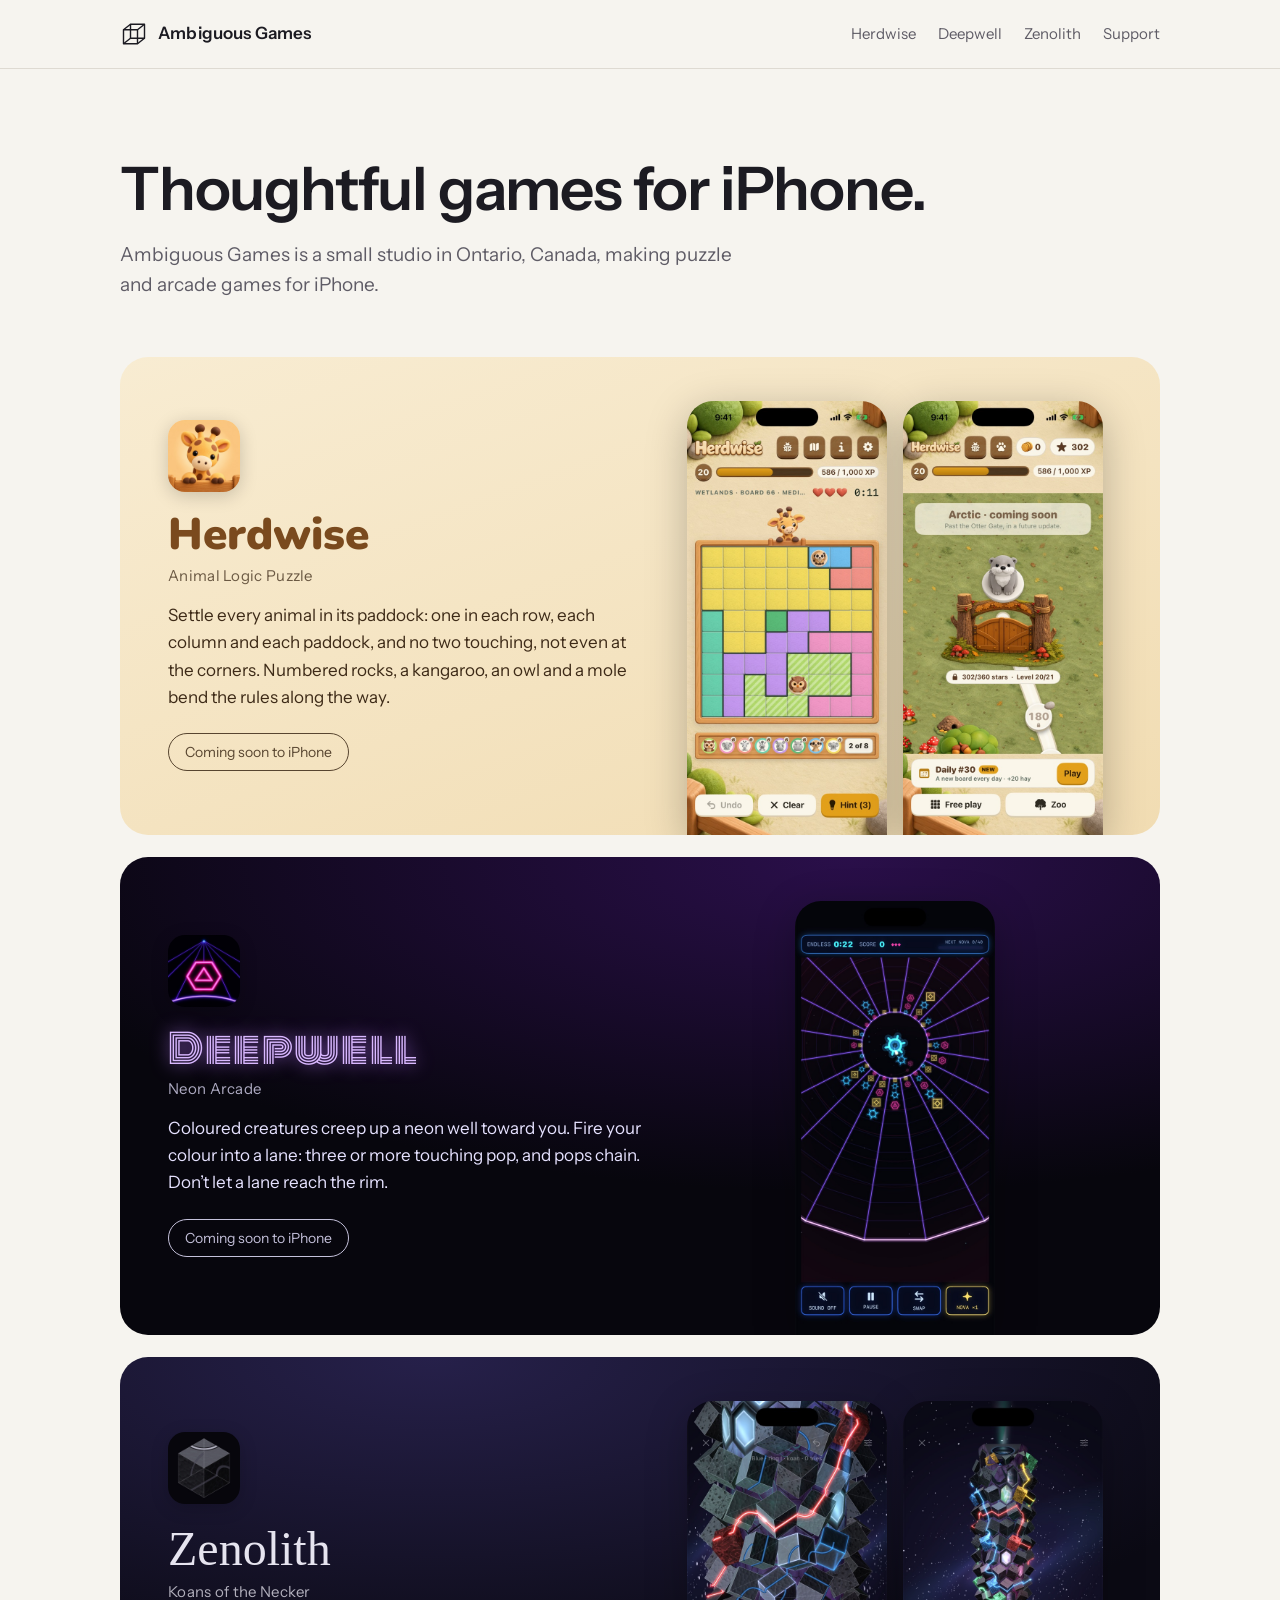
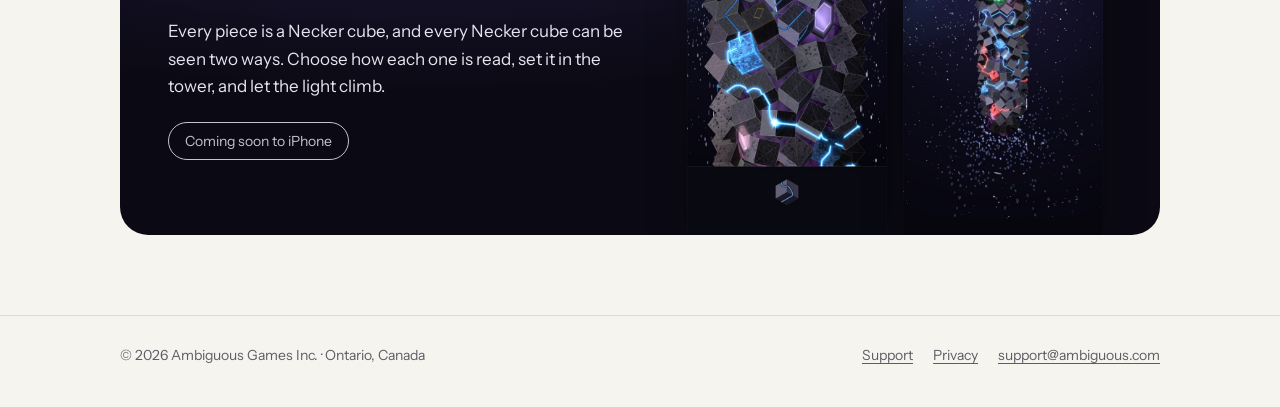
==== index.html @ f56e394f "ambiguous.com: studio page, a page per game, support and privacy Co-Authored-By: Claude Opus 5.5 <no" ====
<!doctype html>
<html lang="en">
<head>
<meta charset="utf-8">
<meta name="viewport" content="width=device-width, initial-scale=1">
<title>Ambiguous Games</title>
<meta name="description" content="Ambiguous Games makes puzzle and arcade games for iPhone: Herdwise, Deepwell and Zenolith.">
<link rel="icon" href="favicon.svg" type="image/svg+xml">
<link rel="preconnect" href="https://fonts.googleapis.com"><link rel="preconnect" href="https://fonts.gstatic.com" crossorigin><link href="https://fonts.googleapis.com/css2?family=Instrument+Sans:wght@400;600&family=IM+Fell+English&family=Monoton&family=Nunito:wght@900&display=swap" rel="stylesheet">
<link rel="stylesheet" href="style.css">
</head>
<body>
<header class="top"><div class="wrap">
<a class="brand" href="./"><svg viewBox="0 0 40 40" fill="none" stroke="currentColor" stroke-width="2" stroke-linejoin="round" aria-hidden="true"><rect x="5" y="14" width="20" height="20"/><rect x="15" y="6" width="20" height="20"/><path d="M5 14 15 6M25 14 35 6M5 34 15 26M25 34 35 26"/></svg>Ambiguous Games</a>
<nav><a class="wide" href="herdwise/">Herdwise</a><a class="wide" href="deepwell/">Deepwell</a><a class="wide" href="zenolith/">Zenolith</a><a class="" href="support/">Support</a></nav>
</div></header>
<main class="wrap">
<section class="hero"><h1>Thoughtful games for iPhone.</h1><p>Ambiguous Games is a small studio in Ontario, Canada, making puzzle and arcade games for iPhone.</p></section>
<section class="games">
<a class="game herdwise" href="herdwise/">
<div class="text"><img class="icon" src="img/herdwise-icon.jpg" alt=""><h2>Herdwise</h2><div class="sub">Animal Logic Puzzle</div><p>Settle every animal in its paddock: one in each row, each column and each paddock, and no two touching, not even at the corners. Numbered rocks, a kangaroo, an owl and a mole bend the rules along the way.</p><span class="pill">Coming soon to iPhone</span></div>
<div class="shots"><img src="img/herdwise-board.jpg" alt="A Herdwise board in the Wetlands with an owl and a meerkat placed" loading="lazy"><img src="img/herdwise-map.jpg" alt="The journey map at the Otter Gate in the Forest" loading="lazy"></div>
</a>
<a class="game deepwell" href="deepwell/">
<div class="text"><img class="icon" src="img/deepwell-icon.jpg" alt=""><h2>Deepwell</h2><div class="sub">Neon Arcade</div><p>Coloured creatures creep up a neon well toward you. Fire your colour into a lane: three or more touching pop, and pops chain. Don’t let a lane reach the rim.</p><span class="pill">Coming soon to iPhone</span></div>
<div class="shots"><img src="img/deepwell-play.jpg" alt="Deepwell in play: neon lanes full of coloured creatures around a glowing centre" loading="lazy"></div>
</a>
<a class="game zenolith" href="zenolith/">
<div class="text"><img class="icon" src="img/zenolith-icon.jpg" alt=""><h2>Zenolith</h2><div class="sub">Koans of the Necker</div><p>Every piece is a Necker cube, and every Necker cube can be seen two ways. Choose how each one is read, set it in the tower, and let the light climb.</p><span class="pill">Coming soon to iPhone</span></div>
<div class="shots"><img src="img/zenolith-climb.jpg" alt="A ring of the tower lit in red and blue" loading="lazy"><img src="img/zenolith-monolith.jpg" alt="A finished monolith floating among the stars" loading="lazy"></div>
</a>
</section>
</main>
<footer class="foot"><div class="wrap">
<span>© 2026 Ambiguous Games Inc. · Ontario, Canada</span>
<nav><a href="support/">Support</a><a href="privacy/">Privacy</a><a href="mailto:support@ambiguous.com">support@ambiguous.com</a></nav>
</div></footer>
</body>
</html>
---- style.css ----
/* Ambiguous Games: one stylesheet for every page. */

:root {
  --bg: #f6f4ef;
  --ink: #1c1b22;
  --muted: #5f5c66;
  --line: #dedad2;
  --card: #ffffff;
  --accent: #4b3fb8;
  --max: 1080px;
}
@media (prefers-color-scheme: dark) {
  :root {
    --bg: #111016;
    --ink: #ecebf2;
    --muted: #a19eab;
    --line: #2a2833;
    --card: #19181f;
    --accent: #b5adff;
  }
}

* { box-sizing: border-box; }
html { -webkit-text-size-adjust: 100%; }
body {
  margin: 0;
  background: var(--bg);
  color: var(--ink);
  font: 17px/1.6 "Instrument Sans", system-ui, -apple-system, sans-serif;
}
a { color: var(--accent); text-underline-offset: 3px; }
img { display: block; max-width: 100%; }

.wrap { max-width: var(--max); margin: 0 auto; padding: 0 20px; }

/* Header */
.top { border-bottom: 1px solid var(--line); }
.top .wrap { display: flex; align-items: center; justify-content: space-between; height: 68px; }
.brand { display: flex; align-items: center; gap: 10px; color: var(--ink); text-decoration: none; font-weight: 600; letter-spacing: 0.01em; }
.brand svg { width: 28px; height: 28px; }
.top nav { display: flex; gap: 22px; font-size: 15px; }
.top nav a { color: var(--muted); text-decoration: none; }
.top nav a:hover, .top nav a[aria-current] { color: var(--ink); }

/* Home */
.hero { padding: 88px 0 56px; }
.hero h1 { font-size: clamp(36px, 6vw, 60px); line-height: 1.08; letter-spacing: -0.02em; margin: 0 0 18px; font-weight: 600; max-width: 14em; }
.hero p { color: var(--muted); font-size: 19px; max-width: 34em; margin: 0; }

.games { display: grid; gap: 22px; padding-bottom: 80px; }
.game {
  display: grid; grid-template-columns: 1.1fr 1fr; align-items: center; gap: 32px;
  border-radius: 28px; overflow: hidden; padding: 44px 48px 0; color: var(--g-ink);
  background: var(--g-bg); text-decoration: none; position: relative;
}
.game .text { padding-bottom: 44px; }
.game .icon { width: 72px; height: 72px; border-radius: 17px; margin-bottom: 20px; box-shadow: 0 4px 18px rgba(0,0,0,0.18); }
.game h2 { margin: 0; font-weight: 400; line-height: 1.1; }
.game .sub { margin: 6px 0 14px; opacity: 0.75; font-size: 15px; letter-spacing: 0.02em; }
.game p { margin: 0 0 22px; max-width: 30em; }
.pill { display: inline-block; font-size: 14px; padding: 7px 16px; border-radius: 99px; border: 1px solid currentColor; opacity: 0.85; }
.game .shots { display: flex; gap: 16px; justify-content: center; align-self: end; }
.game .shots img { width: 46%; max-width: 230px; border-radius: 26px 26px 0 0; box-shadow: 0 10px 40px rgba(0,0,0,0.25); }
.game:hover .pill { opacity: 1; }

.herdwise { --g-bg: linear-gradient(160deg, #f8ecd2, #f1dcb2); --g-ink: #3d2a17; }
.herdwise h2 { font: 900 44px/1.05 "Nunito", sans-serif; color: #7a4a1e; }
.deepwell { --g-bg: radial-gradient(120% 100% at 70% 0%, #2a0f4a, #07060d 70%); --g-ink: #e6e2ff; }
.deepwell h2 { font: 400 40px/1.1 "Monoton", sans-serif; color: #d9b8ff; text-shadow: 0 0 18px rgba(186, 120, 255, 0.7); letter-spacing: 0.04em; }
.zenolith { --g-bg: radial-gradient(120% 100% at 30% 0%, #26204a, #0b0a14 70%); --g-ink: #e6e4ef; }
.zenolith h2 { font: 400 48px/1.05 "IM Fell English", serif; }

/* Game pages */
.page { padding: 64px 0 80px; }
.page-head { display: flex; gap: 24px; align-items: center; margin-bottom: 28px; }
.page-head .icon { width: 96px; height: 96px; border-radius: 22px; box-shadow: 0 4px 18px rgba(0,0,0,0.18); }
.page-head h1 { margin: 0; font-size: 44px; line-height: 1.1; font-weight: 400; }
.page-head .sub { margin: 4px 0 0; color: var(--muted); }
.page .lede { font-size: 20px; max-width: 34em; margin: 0 0 14px; }
.page .body { max-width: 36em; }
.page .body p { margin: 0 0 14px; }
.gallery { display: flex; gap: 20px; margin: 40px 0; overflow-x: auto; padding-bottom: 8px; }
.gallery img { width: 260px; flex: none; border-radius: 30px; border: 1px solid var(--line); }
.facts { display: flex; flex-wrap: wrap; gap: 10px 28px; color: var(--muted); font-size: 15px; padding: 18px 0; border-top: 1px solid var(--line); border-bottom: 1px solid var(--line); }
.facts b { color: var(--ink); font-weight: 600; }

/* Text pages (support, privacy) */
.doc { max-width: 42em; padding: 64px 0 80px; }
.doc h1 { font-size: 40px; line-height: 1.1; font-weight: 600; letter-spacing: -0.01em; margin: 0 0 8px; }
.doc .date { color: var(--muted); margin: 0 0 36px; }
.doc h2 { font-size: 21px; margin: 36px 0 8px; }
.doc p, .doc li { margin: 0 0 12px; }
.doc ul { padding-left: 22px; }
.mail { display: inline-block; font-size: 20px; font-weight: 600; margin: 4px 0 8px; }

/* Footer */
.foot { border-top: 1px solid var(--line); color: var(--muted); font-size: 14px; }
.foot .wrap { display: flex; flex-wrap: wrap; gap: 8px 24px; justify-content: space-between; padding-top: 28px; padding-bottom: 40px; }
.foot nav { display: flex; gap: 20px; }
.foot a { color: var(--muted); }

@media (max-width: 760px) {
  .top nav { gap: 16px; }
  .top nav .wide { display: none; }
  .hero { padding: 56px 0 36px; }
  .game { grid-template-columns: 1fr; padding: 32px 24px 0; border-radius: 22px; gap: 8px; }
  .game .text { padding-bottom: 20px; }
  .game .shots img { border-radius: 18px 18px 0 0; }
  .page-head .icon { width: 72px; height: 72px; border-radius: 17px; }
  .page-head h1 { font-size: 34px; }
  .gallery img { width: 200px; border-radius: 24px; }
}

.herdwise-title { font: 900 48px/1.05 "Nunito", sans-serif !important; color: #b06a2c; }
.deepwell-title { font: 400 42px/1.1 "Monoton", sans-serif !important; color: #8f4fe0; letter-spacing: 0.04em; }
.zenolith-title { font: 400 52px/1.05 "IM Fell English", serif !important; }
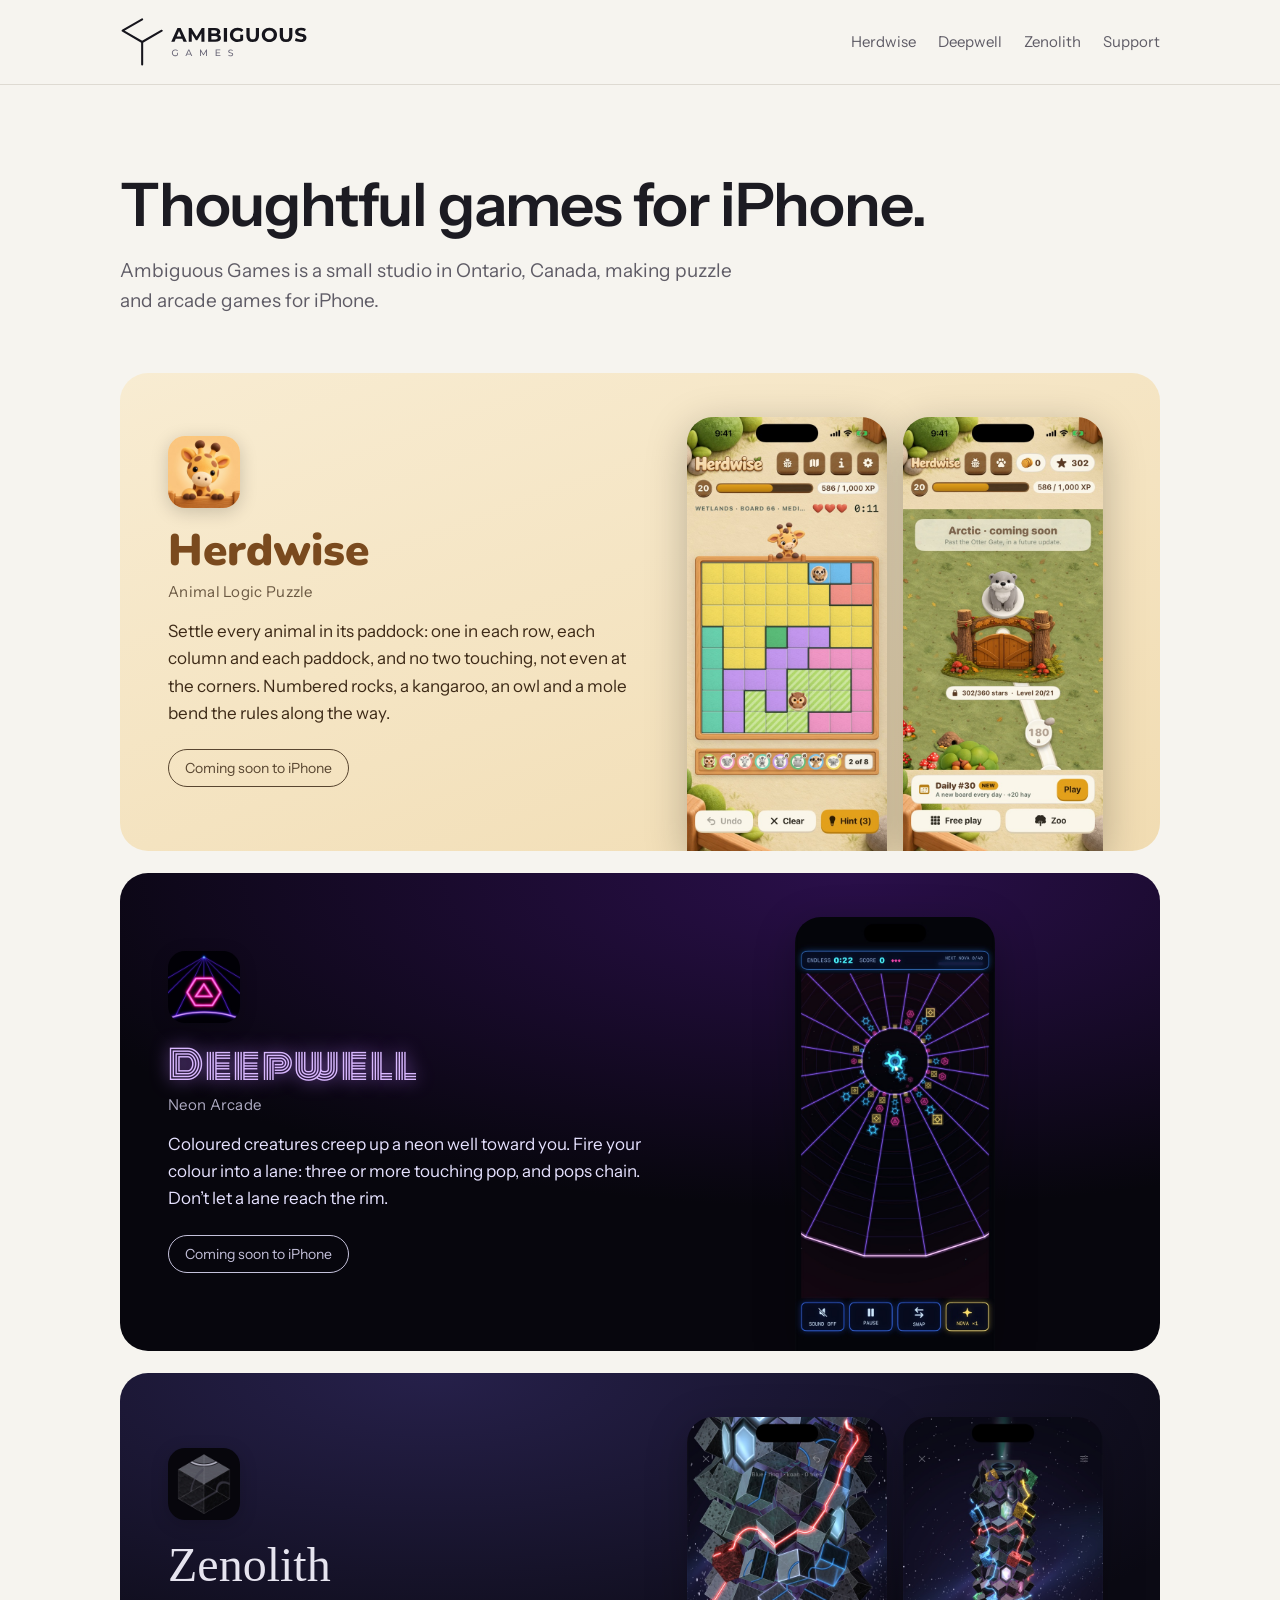
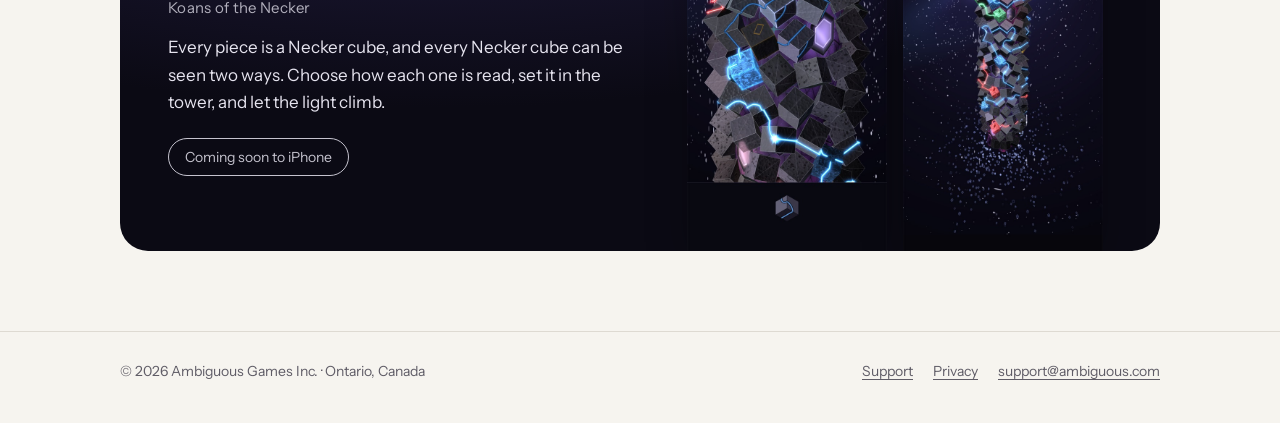
==== commit f1d4598e: "The open-corner logo: brand files, header and favicons Co-Authored-By: Claude Opus 5.5 <noreply@anth" ====
--- a/index.html
+++ b/index.html
@@ -5,13 +5,13 @@
 <meta name="viewport" content="width=device-width, initial-scale=1">
 <title>Ambiguous Games</title>
 <meta name="description" content="Ambiguous Games makes puzzle and arcade games for iPhone: Herdwise, Deepwell and Zenolith.">
-<link rel="icon" href="favicon.svg" type="image/svg+xml">
+<link rel="icon" href="favicon.svg" type="image/svg+xml"><link rel="icon" href="favicon-32.png" sizes="32x32" type="image/png"><link rel="apple-touch-icon" href="apple-touch-icon.png">
 <link rel="preconnect" href="https://fonts.googleapis.com"><link rel="preconnect" href="https://fonts.gstatic.com" crossorigin><link href="https://fonts.googleapis.com/css2?family=Instrument+Sans:wght@400;600&family=IM+Fell+English&family=Monoton&family=Nunito:wght@900&display=swap" rel="stylesheet">
 <link rel="stylesheet" href="style.css">
 </head>
 <body>
 <header class="top"><div class="wrap">
-<a class="brand" href="./"><svg viewBox="0 0 40 40" fill="none" stroke="currentColor" stroke-width="2" stroke-linejoin="round" aria-hidden="true"><rect x="5" y="14" width="20" height="20"/><rect x="15" y="6" width="20" height="20"/><path d="M5 14 15 6M25 14 35 6M5 34 15 26M25 34 35 26"/></svg>Ambiguous Games</a>
+<a class="brand" href="./"><picture><source srcset="brand/logo-on-dark.svg" media="(prefers-color-scheme: dark)"><img src="brand/logo-on-light.svg" alt="Ambiguous Games" height="34"></picture></a>
 <nav><a class="wide" href="herdwise/">Herdwise</a><a class="wide" href="deepwell/">Deepwell</a><a class="wide" href="zenolith/">Zenolith</a><a class="" href="support/">Support</a></nav>
 </div></header>
 <main class="wrap">
--- a/style.css
+++ b/style.css
@@ -35,9 +35,9 @@
 
 /* Header */
 .top { border-bottom: 1px solid var(--line); }
-.top .wrap { display: flex; align-items: center; justify-content: space-between; height: 68px; }
+.top .wrap { display: flex; align-items: center; justify-content: space-between; height: 84px; }
 .brand { display: flex; align-items: center; gap: 10px; color: var(--ink); text-decoration: none; font-weight: 600; letter-spacing: 0.01em; }
-.brand svg { width: 28px; height: 28px; }
+.brand img { height: 50px; width: auto; display: block; }
 .top nav { display: flex; gap: 22px; font-size: 15px; }
 .top nav a { color: var(--muted); text-decoration: none; }
 .top nav a:hover, .top nav a[aria-current] { color: var(--ink); }
@@ -101,6 +101,7 @@
 
 @media (max-width: 760px) {
   .top nav { gap: 16px; }
+  .brand img { height: 42px; }
   .top nav .wide { display: none; }
   .hero { padding: 56px 0 36px; }
   .game { grid-template-columns: 1fr; padding: 32px 24px 0; border-radius: 22px; gap: 8px; }
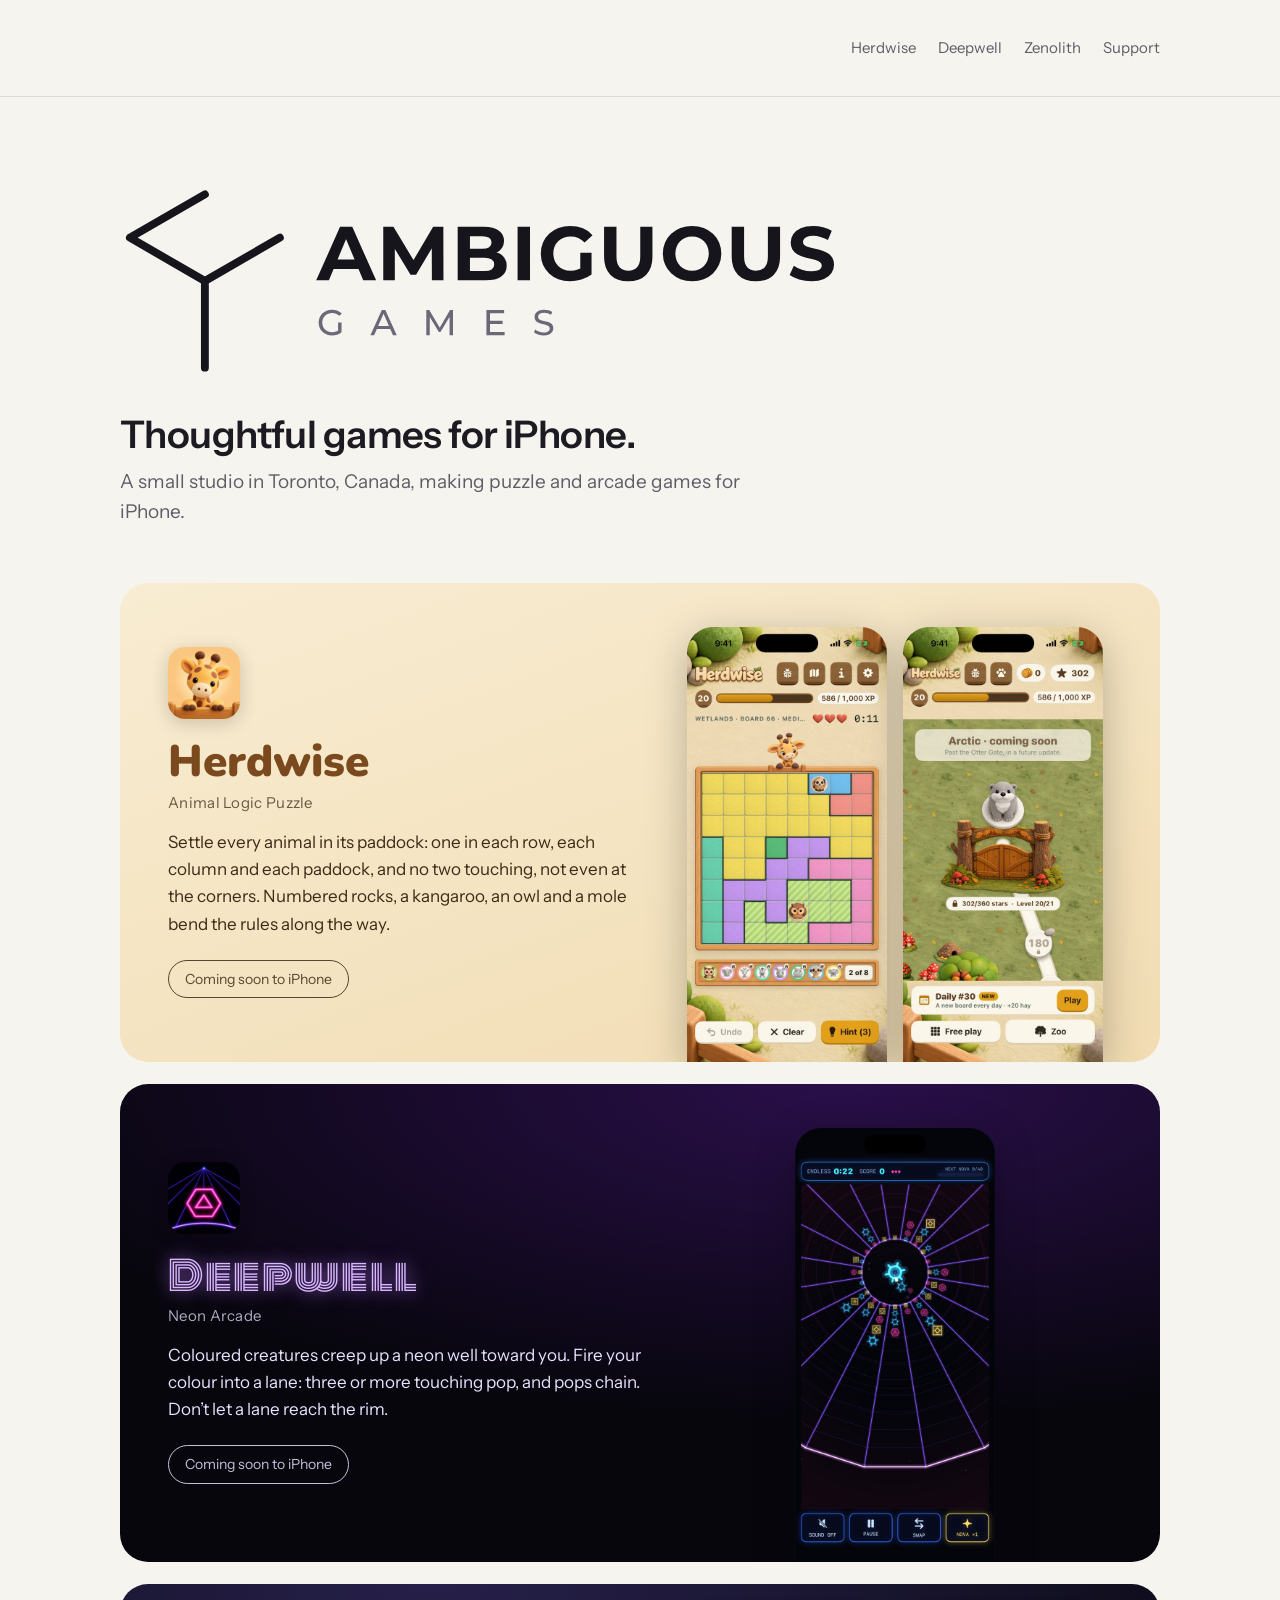
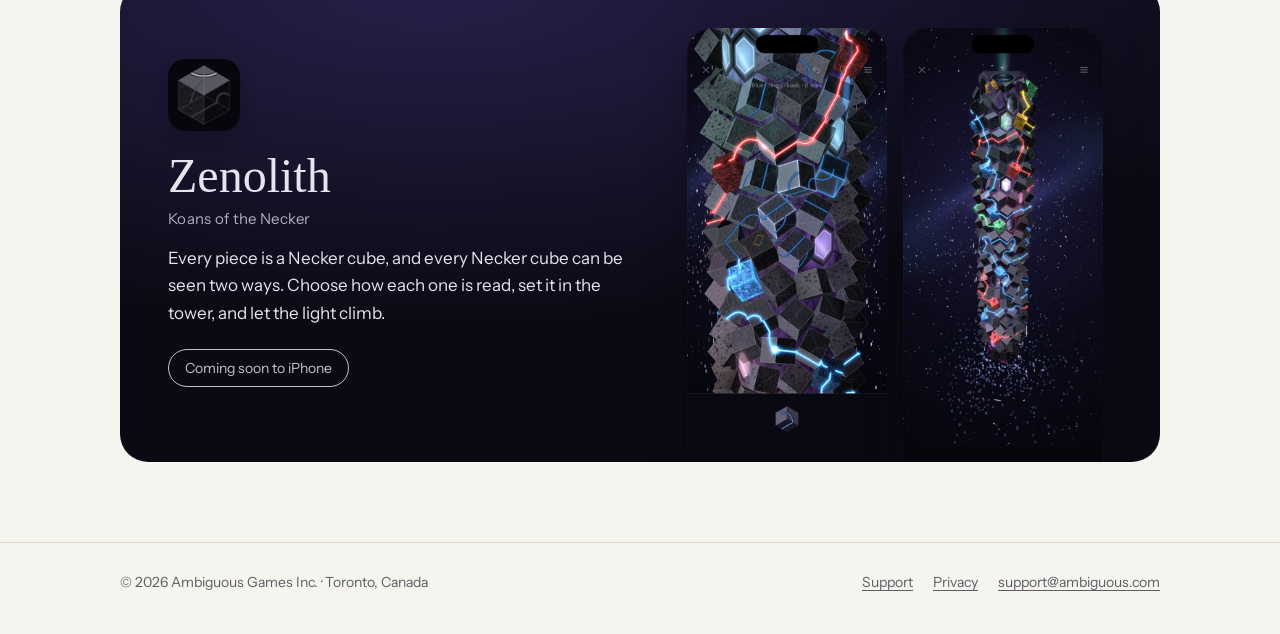
==== commit 379fc49b: "Bigger logo: hero lockup on the home page, larger header; Toronto Co-Authored-By: Claude Opus 5.5 <n" ====
--- a/index.html
+++ b/index.html
@@ -11,11 +11,11 @@
 </head>
 <body>
 <header class="top"><div class="wrap">
-<a class="brand" href="./"><picture><source srcset="brand/logo-on-dark.svg" media="(prefers-color-scheme: dark)"><img src="brand/logo-on-light.svg" alt="Ambiguous Games" height="34"></picture></a>
+<a class="brand home-hide" href="./"><picture><source srcset="brand/logo-on-dark.svg" media="(prefers-color-scheme: dark)"><img src="brand/logo-on-light.svg" alt="Ambiguous Games" height="34"></picture></a>
 <nav><a class="wide" href="herdwise/">Herdwise</a><a class="wide" href="deepwell/">Deepwell</a><a class="wide" href="zenolith/">Zenolith</a><a class="" href="support/">Support</a></nav>
 </div></header>
 <main class="wrap">
-<section class="hero"><h1>Thoughtful games for iPhone.</h1><p>Ambiguous Games is a small studio in Ontario, Canada, making puzzle and arcade games for iPhone.</p></section>
+<section class="hero"><h1 class="hero-logo"><picture><source srcset="brand/logo-on-dark.svg" media="(prefers-color-scheme: dark)"><img src="brand/logo-on-light.svg" alt="Ambiguous Games"></picture></h1><p class="tagline">Thoughtful games for iPhone.</p><p>A small studio in Toronto, Canada, making puzzle and arcade games for iPhone.</p></section>
 <section class="games">
 <a class="game herdwise" href="herdwise/">
 <div class="text"><img class="icon" src="img/herdwise-icon.jpg" alt=""><h2>Herdwise</h2><div class="sub">Animal Logic Puzzle</div><p>Settle every animal in its paddock: one in each row, each column and each paddock, and no two touching, not even at the corners. Numbered rocks, a kangaroo, an owl and a mole bend the rules along the way.</p><span class="pill">Coming soon to iPhone</span></div>
@@ -32,7 +32,7 @@
 </section>
 </main>
 <footer class="foot"><div class="wrap">
-<span>© 2026 Ambiguous Games Inc. · Ontario, Canada</span>
+<span>© 2026 Ambiguous Games Inc. · Toronto, Canada</span>
 <nav><a href="support/">Support</a><a href="privacy/">Privacy</a><a href="mailto:support@ambiguous.com">support@ambiguous.com</a></nav>
 </div></footer>
 </body>
--- a/style.css
+++ b/style.css
@@ -35,16 +35,19 @@
 
 /* Header */
 .top { border-bottom: 1px solid var(--line); }
-.top .wrap { display: flex; align-items: center; justify-content: space-between; height: 84px; }
+.top .wrap { display: flex; align-items: center; justify-content: space-between; height: 96px; }
 .brand { display: flex; align-items: center; gap: 10px; color: var(--ink); text-decoration: none; font-weight: 600; letter-spacing: 0.01em; }
-.brand img { height: 50px; width: auto; display: block; }
-.top nav { display: flex; gap: 22px; font-size: 15px; }
+.brand img { height: 60px; width: auto; display: block; }
+.top nav { display: flex; gap: 22px; font-size: 15px; margin-left: auto; }
+.brand.home-hide { display: none; }
 .top nav a { color: var(--muted); text-decoration: none; }
 .top nav a:hover, .top nav a[aria-current] { color: var(--ink); }
 
 /* Home */
 .hero { padding: 88px 0 56px; }
-.hero h1 { font-size: clamp(36px, 6vw, 60px); line-height: 1.08; letter-spacing: -0.02em; margin: 0 0 18px; font-weight: 600; max-width: 14em; }
+.hero h1 { margin: 0 0 36px; }
+.hero-logo img { width: min(100%, 720px); height: auto; }
+.hero .tagline { color: var(--ink); font-size: clamp(26px, 4vw, 38px); line-height: 1.15; letter-spacing: -0.015em; font-weight: 600; margin: 0 0 10px; }
 .hero p { color: var(--muted); font-size: 19px; max-width: 34em; margin: 0; }
 
 .games { display: grid; gap: 22px; padding-bottom: 80px; }
@@ -101,7 +104,8 @@
 
 @media (max-width: 760px) {
   .top nav { gap: 16px; }
-  .brand img { height: 42px; }
+  .brand img { height: 46px; }
+  .top .wrap { height: 80px; }
   .top nav .wide { display: none; }
   .hero { padding: 56px 0 36px; }
   .game { grid-template-columns: 1fr; padding: 32px 24px 0; border-radius: 22px; gap: 8px; }
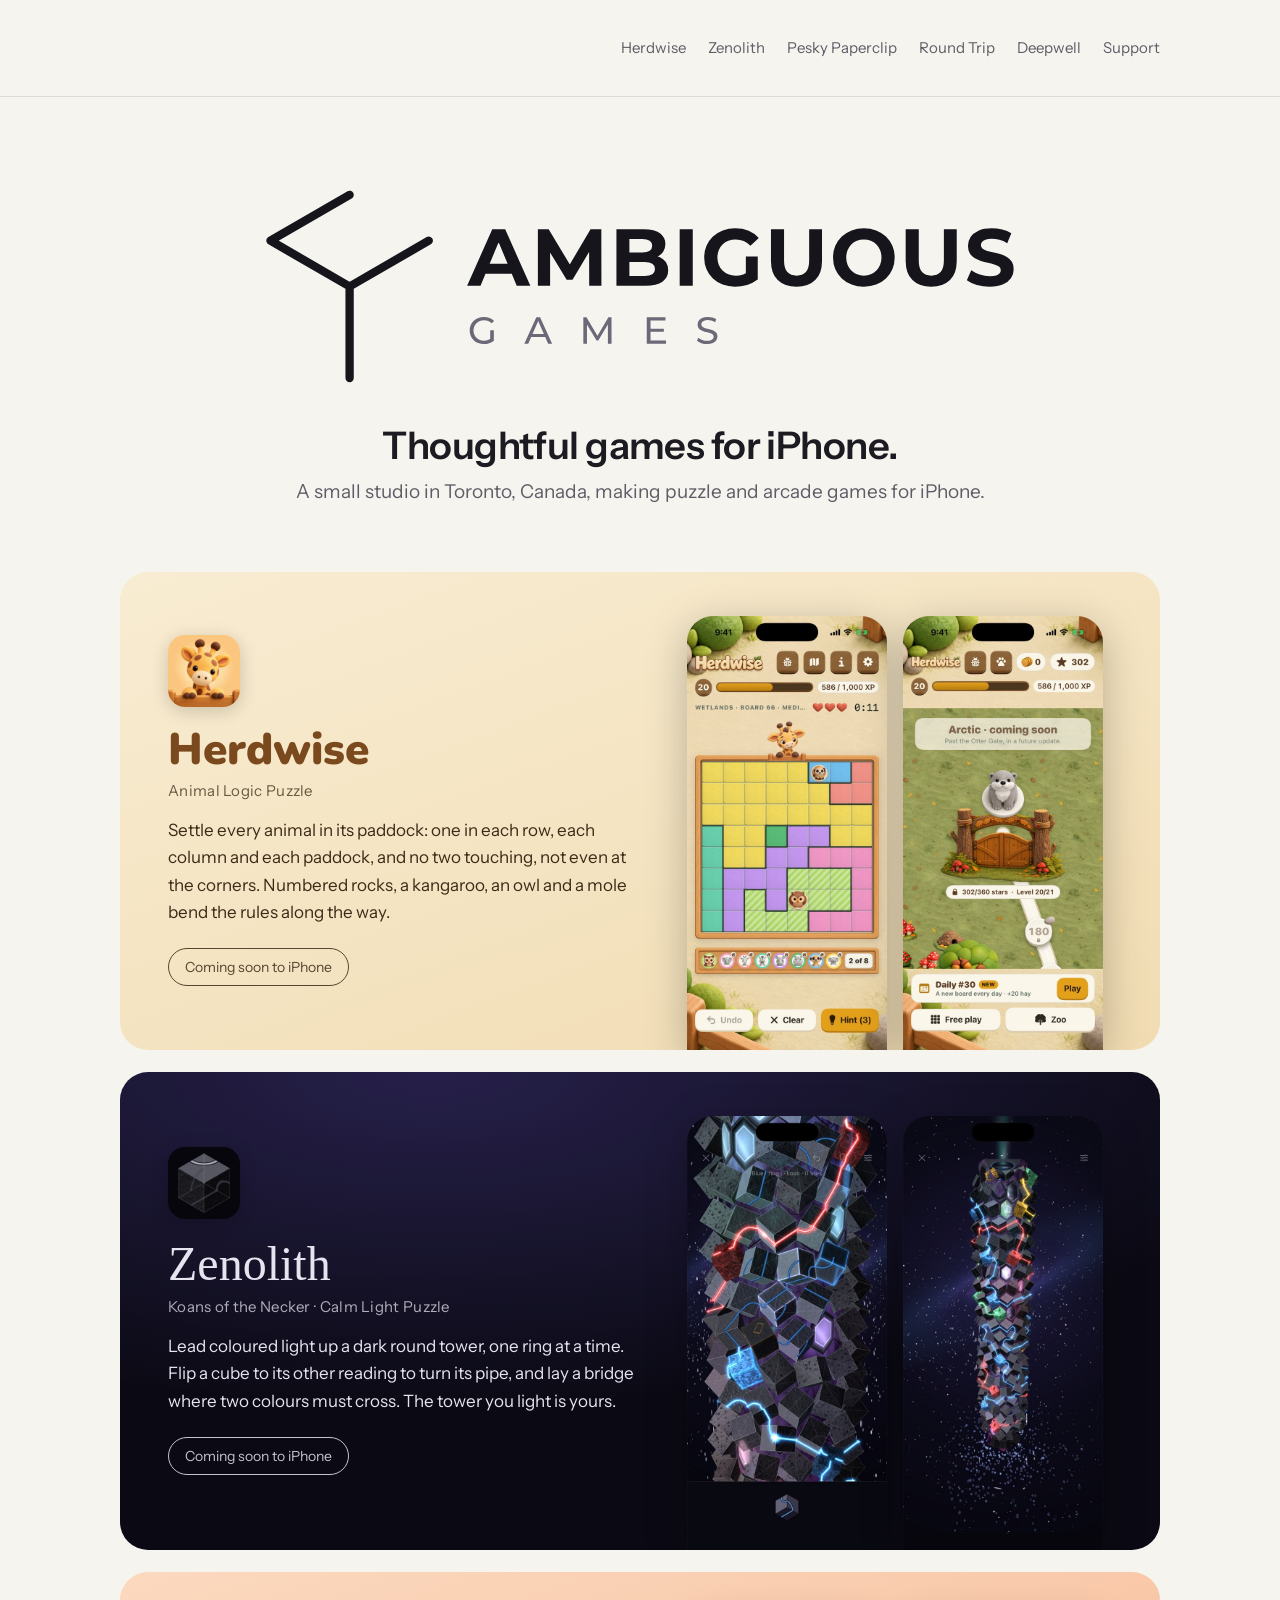
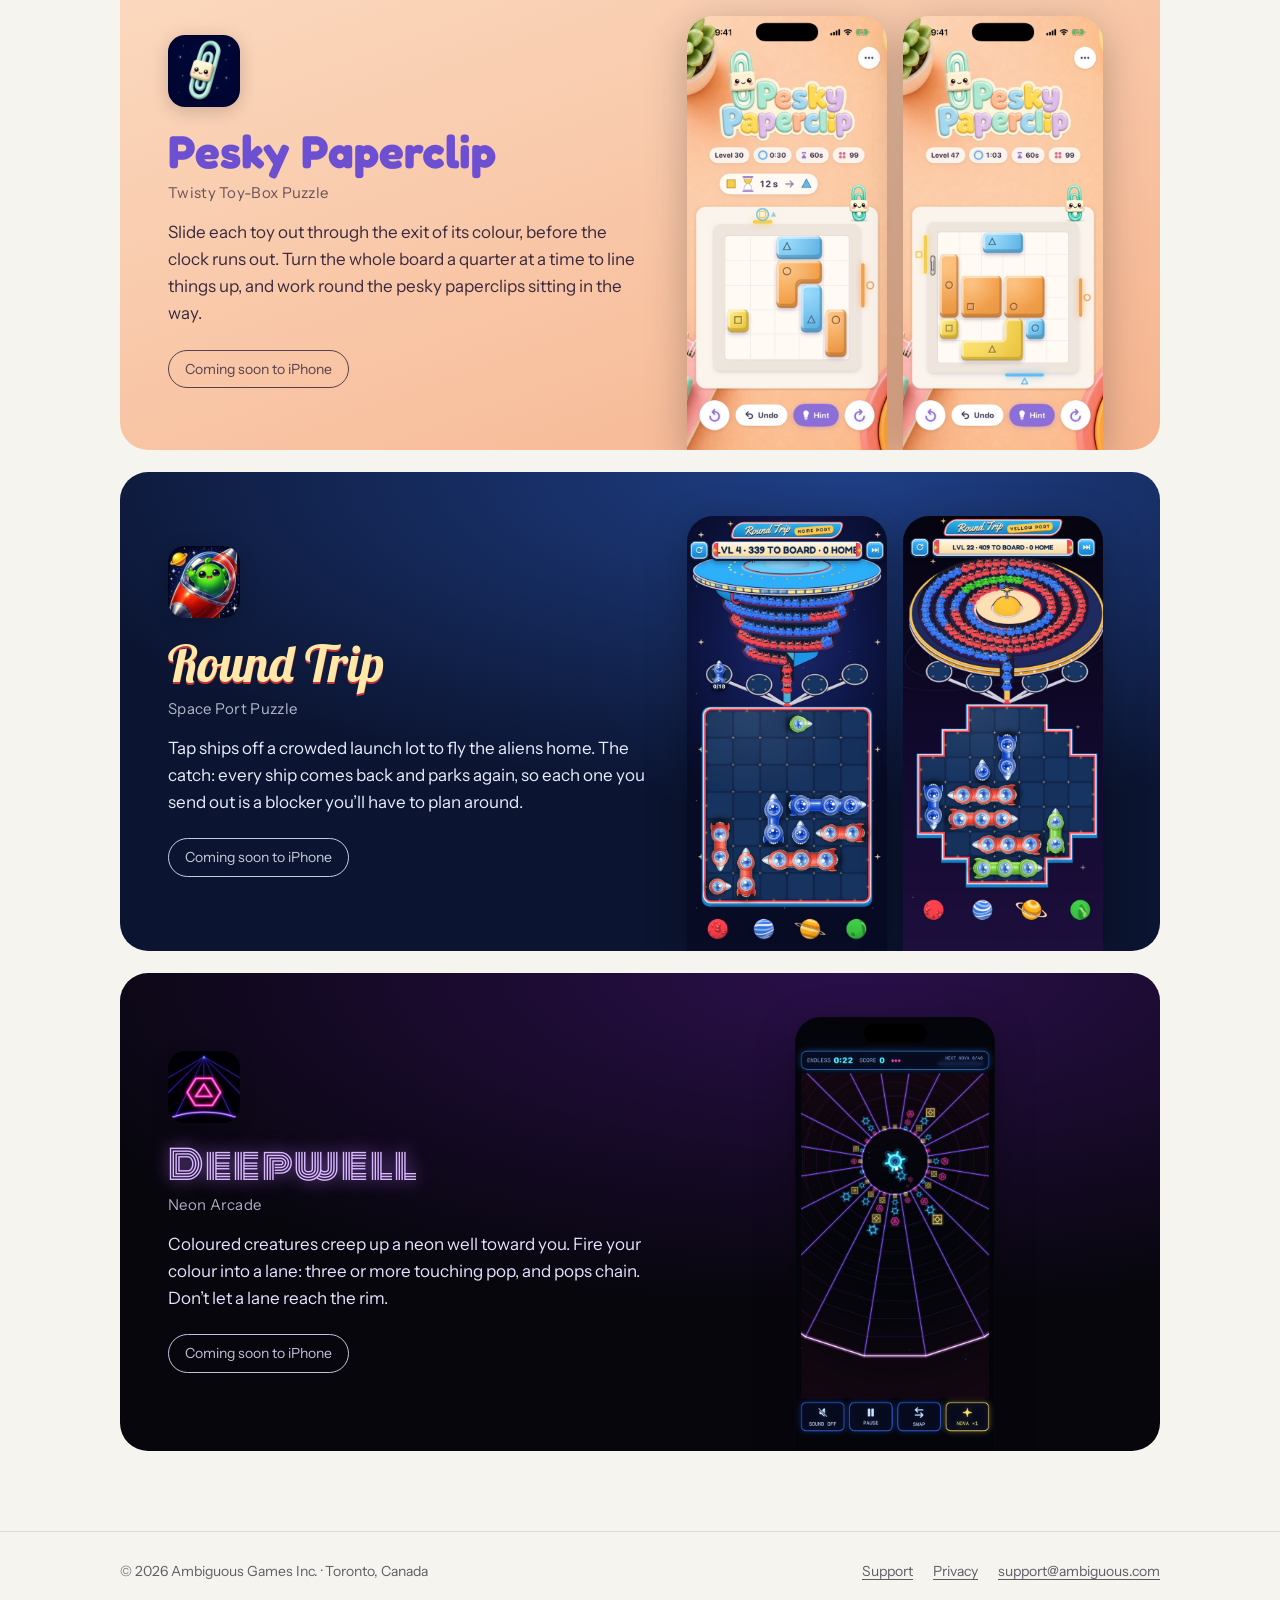
==== commit 3951bfb0: "Add Pesky Paperclip and Round Trip; new Zenolith copy - New pages pesky-paperclip/ and round-trip/ w" ====
--- a/index.html
+++ b/index.html
@@ -4,15 +4,15 @@
 <meta charset="utf-8">
 <meta name="viewport" content="width=device-width, initial-scale=1">
 <title>Ambiguous Games</title>
-<meta name="description" content="Ambiguous Games makes puzzle and arcade games for iPhone: Herdwise, Deepwell and Zenolith.">
+<meta name="description" content="Ambiguous Games makes puzzle and arcade games for iPhone: Herdwise, Zenolith, Pesky Paperclip, Round Trip and Deepwell.">
 <link rel="icon" href="favicon.svg" type="image/svg+xml"><link rel="icon" href="favicon-32.png" sizes="32x32" type="image/png"><link rel="apple-touch-icon" href="apple-touch-icon.png">
-<link rel="preconnect" href="https://fonts.googleapis.com"><link rel="preconnect" href="https://fonts.gstatic.com" crossorigin><link href="https://fonts.googleapis.com/css2?family=Instrument+Sans:wght@400;600&family=IM+Fell+English&family=Monoton&family=Nunito:wght@900&display=swap" rel="stylesheet">
+<link rel="preconnect" href="https://fonts.googleapis.com"><link rel="preconnect" href="https://fonts.gstatic.com" crossorigin><link href="https://fonts.googleapis.com/css2?family=Instrument+Sans:wght@400;600&family=IM+Fell+English&family=Monoton&family=Nunito:wght@900&family=Fredoka:wght@700&family=Lobster&display=swap" rel="stylesheet">
 <link rel="stylesheet" href="style.css">
 </head>
 <body>
 <header class="top"><div class="wrap">
 <a class="brand home-hide" href="./"><picture><source srcset="brand/logo-on-dark.svg" media="(prefers-color-scheme: dark)"><img src="brand/logo-on-light.svg" alt="Ambiguous Games" height="34"></picture></a>
-<nav><a class="wide" href="herdwise/">Herdwise</a><a class="wide" href="deepwell/">Deepwell</a><a class="wide" href="zenolith/">Zenolith</a><a class="" href="support/">Support</a></nav>
+<nav><a class="wide" href="herdwise/">Herdwise</a><a class="wide" href="zenolith/">Zenolith</a><a class="wide" href="pesky-paperclip/">Pesky Paperclip</a><a class="wide" href="round-trip/">Round Trip</a><a class="wide" href="deepwell/">Deepwell</a><a class="" href="support/">Support</a></nav>
 </div></header>
 <main class="wrap">
 <section class="hero"><h1 class="hero-logo"><picture><source srcset="brand/logo-on-dark.svg" media="(prefers-color-scheme: dark)"><img src="brand/logo-on-light.svg" alt="Ambiguous Games"></picture></h1><p class="tagline">Thoughtful games for iPhone.</p><p>A small studio in Toronto, Canada, making puzzle and arcade games for iPhone.</p></section>
@@ -21,13 +21,21 @@
 <div class="text"><img class="icon" src="img/herdwise-icon.jpg" alt=""><h2>Herdwise</h2><div class="sub">Animal Logic Puzzle</div><p>Settle every animal in its paddock: one in each row, each column and each paddock, and no two touching, not even at the corners. Numbered rocks, a kangaroo, an owl and a mole bend the rules along the way.</p><span class="pill">Coming soon to iPhone</span></div>
 <div class="shots"><img src="img/herdwise-board.jpg" alt="A Herdwise board in the Wetlands with an owl and a meerkat placed" loading="lazy"><img src="img/herdwise-map.jpg" alt="The journey map at the Otter Gate in the Forest" loading="lazy"></div>
 </a>
+<a class="game zenolith" href="zenolith/">
+<div class="text"><img class="icon" src="img/zenolith-icon.jpg" alt=""><h2>Zenolith</h2><div class="sub">Koans of the Necker · Calm Light Puzzle</div><p>Lead coloured light up a dark round tower, one ring at a time. Flip a cube to its other reading to turn its pipe, and lay a bridge where two colours must cross. The tower you light is yours.</p><span class="pill">Coming soon to iPhone</span></div>
+<div class="shots"><img src="img/zenolith-climb.jpg" alt="A ring of the tower lit in red and blue" loading="lazy"><img src="img/zenolith-monolith.jpg" alt="A finished monolith floating among the stars" loading="lazy"></div>
+</a>
+<a class="game pesky-paperclip" href="pesky-paperclip/">
+<div class="text"><img class="icon" src="img/pesky-paperclip-icon.jpg" alt=""><h2>Pesky Paperclip</h2><div class="sub">Twisty Toy-Box Puzzle</div><p>Slide each toy out through the exit of its colour, before the clock runs out. Turn the whole board a quarter at a time to line things up, and work round the pesky paperclips sitting in the way.</p><span class="pill">Coming soon to iPhone</span></div>
+<div class="shots"><img src="img/pesky-door.jpg" alt="Level 30: an exit about to change colour, with a countdown above the board" loading="lazy"><img src="img/pesky-board.jpg" alt="Level 47: a six-by-six board with a paperclip on an exit and two-colour pieces" loading="lazy"></div>
+</a>
+<a class="game round-trip" href="round-trip/">
+<div class="text"><img class="icon" src="img/round-trip-icon.jpg" alt=""><h2>Round Trip</h2><div class="sub">Space Port Puzzle</div><p>Tap ships off a crowded launch lot to fly the aliens home. The catch: every ship comes back and parks again, so each one you send out is a blocker you’ll have to plan around.</p><span class="pill">Coming soon to iPhone</span></div>
+<div class="shots"><img src="img/round-trip-home.jpg" alt="The home port: ships packed on the lot below the station tower, one ship on a launch pad" loading="lazy"><img src="img/round-trip-yellow.jpg" alt="The yellow port, with a carousel of waiting aliens" loading="lazy"></div>
+</a>
 <a class="game deepwell" href="deepwell/">
 <div class="text"><img class="icon" src="img/deepwell-icon.jpg" alt=""><h2>Deepwell</h2><div class="sub">Neon Arcade</div><p>Coloured creatures creep up a neon well toward you. Fire your colour into a lane: three or more touching pop, and pops chain. Don’t let a lane reach the rim.</p><span class="pill">Coming soon to iPhone</span></div>
 <div class="shots"><img src="img/deepwell-play.jpg" alt="Deepwell in play: neon lanes full of coloured creatures around a glowing centre" loading="lazy"></div>
-</a>
-<a class="game zenolith" href="zenolith/">
-<div class="text"><img class="icon" src="img/zenolith-icon.jpg" alt=""><h2>Zenolith</h2><div class="sub">Koans of the Necker</div><p>Every piece is a Necker cube, and every Necker cube can be seen two ways. Choose how each one is read, set it in the tower, and let the light climb.</p><span class="pill">Coming soon to iPhone</span></div>
-<div class="shots"><img src="img/zenolith-climb.jpg" alt="A ring of the tower lit in red and blue" loading="lazy"><img src="img/zenolith-monolith.jpg" alt="A finished monolith floating among the stars" loading="lazy"></div>
 </a>
 </section>
 </main>
--- a/style.css
+++ b/style.css
@@ -44,11 +44,11 @@
 .top nav a:hover, .top nav a[aria-current] { color: var(--ink); }
 
 /* Home */
-.hero { padding: 88px 0 56px; }
+.hero { padding: 88px 0 64px; text-align: center; }
 .hero h1 { margin: 0 0 36px; }
-.hero-logo img { width: min(100%, 720px); height: auto; }
+.hero-logo img { width: min(100%, 760px); height: auto; margin: 0 auto; }
 .hero .tagline { color: var(--ink); font-size: clamp(26px, 4vw, 38px); line-height: 1.15; letter-spacing: -0.015em; font-weight: 600; margin: 0 0 10px; }
-.hero p { color: var(--muted); font-size: 19px; max-width: 34em; margin: 0; }
+.hero p { color: var(--muted); font-size: 19px; max-width: 40em; margin: 0 auto; }
 
 .games { display: grid; gap: 22px; padding-bottom: 80px; }
 .game {
@@ -72,6 +72,10 @@
 .deepwell h2 { font: 400 40px/1.1 "Monoton", sans-serif; color: #d9b8ff; text-shadow: 0 0 18px rgba(186, 120, 255, 0.7); letter-spacing: 0.04em; }
 .zenolith { --g-bg: radial-gradient(120% 100% at 30% 0%, #26204a, #0b0a14 70%); --g-ink: #e6e4ef; }
 .zenolith h2 { font: 400 48px/1.05 "IM Fell English", serif; }
+.pesky-paperclip { --g-bg: linear-gradient(160deg, #fbd9bf, #f6b48f); --g-ink: #3b2a3f; }
+.round-trip { --g-bg: radial-gradient(120% 100% at 70% 0%, #1f3f86, #0b1430 70%); --g-ink: #e9eefc; }
+.round-trip h2 { font: 400 50px/1.05 "Lobster", cursive; color: #ffe8a8; text-shadow: 0 2px 0 #c8323a; }
+.pesky-paperclip h2 { font: 700 46px/1.05 "Fredoka", sans-serif; color: #6d4fd1; }
 
 /* Game pages */
 .page { padding: 64px 0 80px; }
@@ -102,6 +106,10 @@
 .foot nav { display: flex; gap: 20px; }
 .foot a { color: var(--muted); }
 
+@media (max-width: 940px) {
+  .top nav .wide { display: none; }
+}
+
 @media (max-width: 760px) {
   .top nav { gap: 16px; }
   .brand img { height: 46px; }
@@ -119,3 +127,9 @@
 .herdwise-title { font: 900 48px/1.05 "Nunito", sans-serif !important; color: #b06a2c; }
 .deepwell-title { font: 400 42px/1.1 "Monoton", sans-serif !important; color: #8f4fe0; letter-spacing: 0.04em; }
 .zenolith-title { font: 400 52px/1.05 "IM Fell English", serif !important; }
+.round-trip-title { font: 400 52px/1.05 "Lobster", cursive !important; color: #c8323a; }
+.pesky-paperclip-title { font: 700 48px/1.05 "Fredoka", sans-serif !important; color: #6d4fd1; }
+@media (prefers-color-scheme: dark) {
+  .round-trip-title { color: #ff6b6b; }
+  .pesky-paperclip-title { color: #a993ff; }
+}
